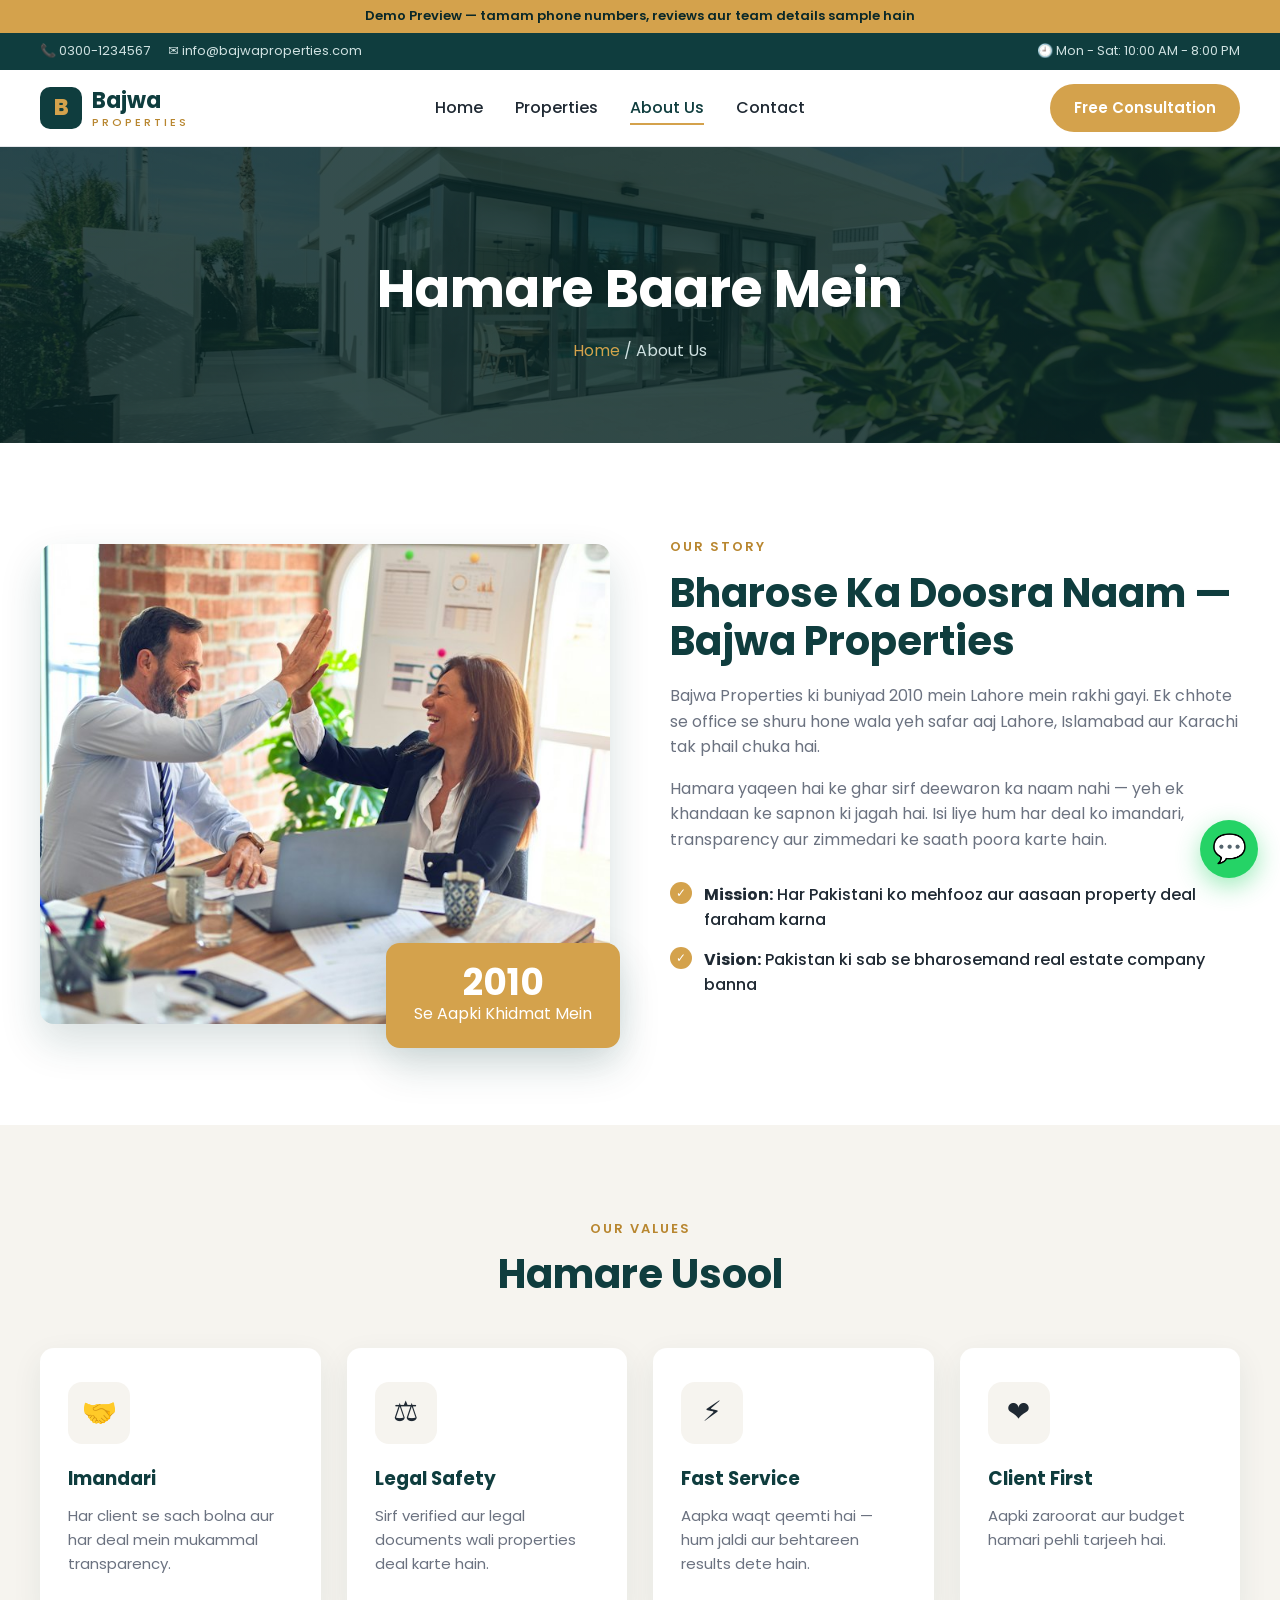
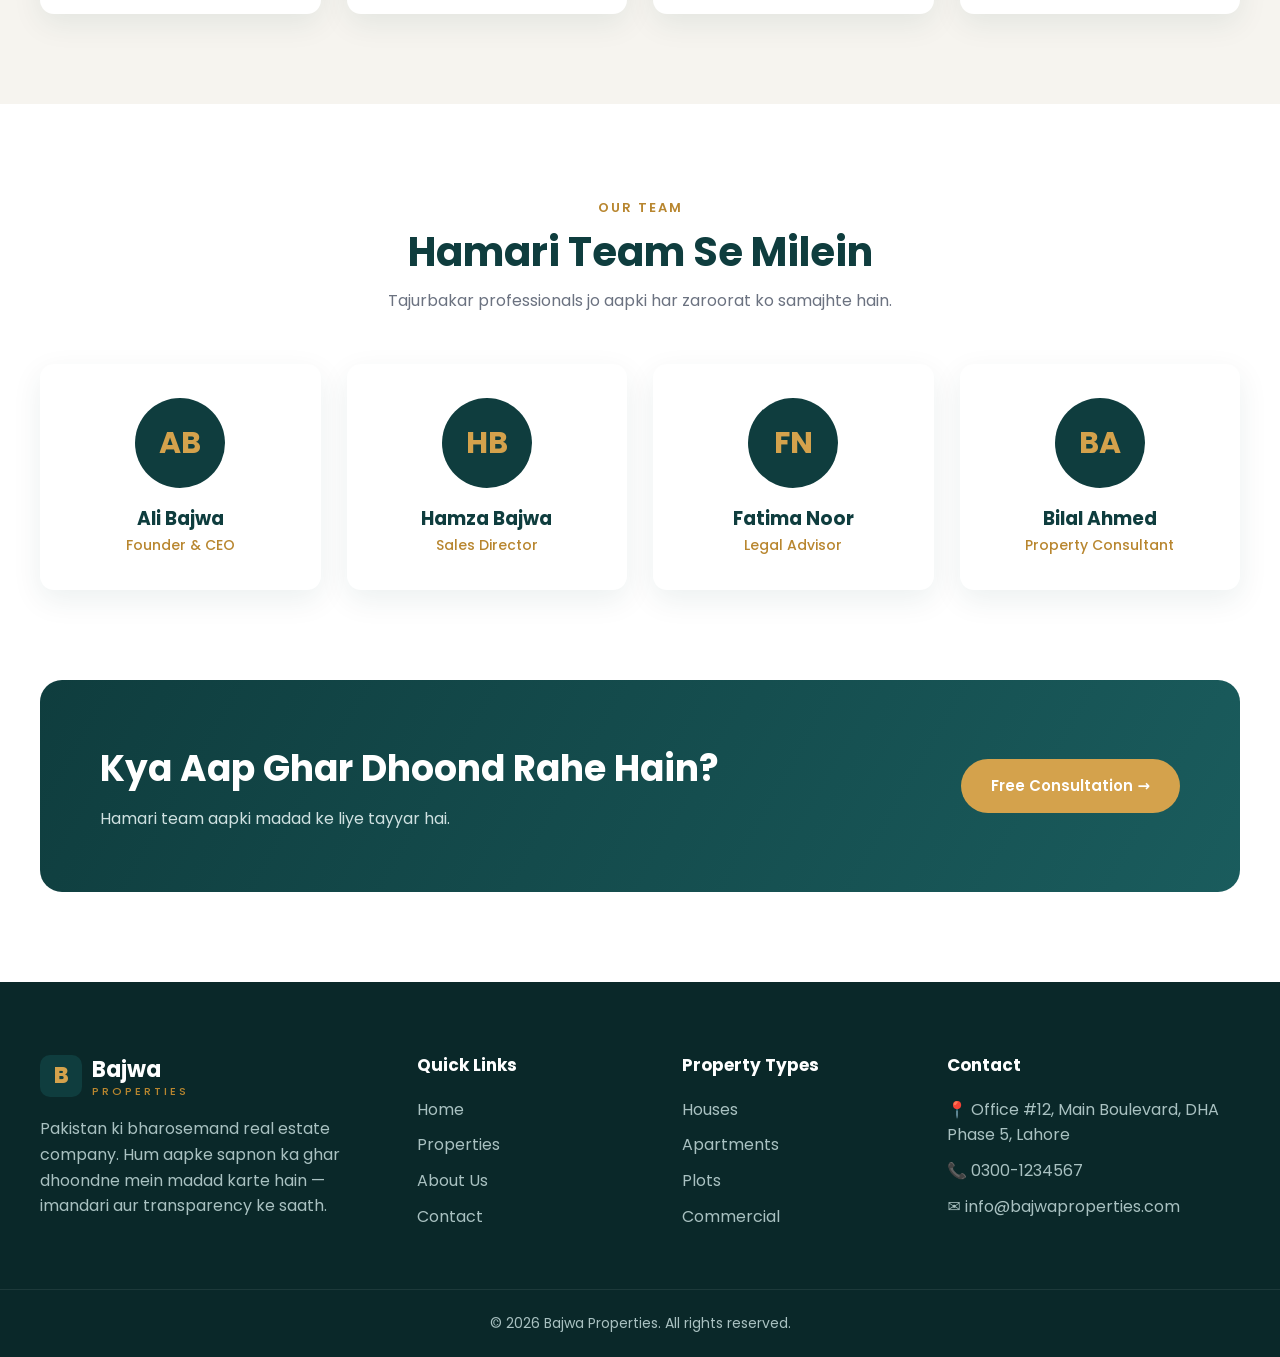
==== about.html @ 5b2599c8 "Bajwa Properties website Co-Authored-By: Claude Opus 5.5 <noreply@anthropic.com>" ====
<!DOCTYPE html>
<html lang="en">
<head>
  <meta charset="UTF-8">
  <meta name="viewport" content="width=device-width, initial-scale=1.0">
  <title>About Us | Bajwa Properties</title>
  <meta name="description" content="Bajwa Properties ke baare mein - 15+ saal ka tajurba, bharosemand real estate services.">
  <link rel="preconnect" href="https://fonts.googleapis.com">
  <link rel="preconnect" href="https://fonts.gstatic.com" crossorigin>
  <link href="https://fonts.googleapis.com/css2?family=Poppins:wght@400;500;600;700;800&display=swap" rel="stylesheet">
  <link rel="stylesheet" href="css/style.css">
</head>
<body data-page="about">
  <div id="site-header"></div>

  <section class="page-header">
    <div class="container">
      <h1>Hamare Baare Mein</h1>
      <p><a href="index.html">Home</a> / About Us</p>
    </div>
  </section>

  <!-- Story -->
  <section class="section">
    <div class="container split">
      <div class="split-img reveal">
        <img src="img/photo-1600880292203-757bb62b4baf.jpg" alt="Bajwa Properties team" loading="lazy">
        <div class="exp-badge"><strong>2010</strong>Se Aapki Khidmat Mein</div>
      </div>
      <div class="split-text reveal">
        <span class="tag">Our Story</span>
        <h2>Bharose Ka Doosra Naam — Bajwa Properties</h2>
        <p>Bajwa Properties ki buniyad 2010 mein Lahore mein rakhi gayi. Ek chhote se office se shuru hone wala yeh safar aaj Lahore, Islamabad aur Karachi tak phail chuka hai.</p>
        <p>Hamara yaqeen hai ke ghar sirf deewaron ka naam nahi — yeh ek khandaan ke sapnon ki jagah hai. Isi liye hum har deal ko imandari, transparency aur zimmedari ke saath poora karte hain.</p>
        <ul class="check-list">
          <li><strong>Mission:</strong> Har Pakistani ko mehfooz aur aasaan property deal faraham karna</li>
          <li><strong>Vision:</strong> Pakistan ki sab se bharosemand real estate company banna</li>
        </ul>
      </div>
    </div>
  </section>

  <!-- Values -->
  <section class="section section-soft">
    <div class="container">
      <div class="section-head reveal">
        <span class="tag">Our Values</span>
        <h2>Hamare Usool</h2>
      </div>
      <div class="services-grid">
        <div class="service reveal"><div class="service-icon">🤝</div><h3>Imandari</h3><p>Har client se sach bolna aur har deal mein mukammal transparency.</p></div>
        <div class="service reveal"><div class="service-icon">⚖️</div><h3>Legal Safety</h3><p>Sirf verified aur legal documents wali properties deal karte hain.</p></div>
        <div class="service reveal"><div class="service-icon">⚡</div><h3>Fast Service</h3><p>Aapka waqt qeemti hai — hum jaldi aur behtareen results dete hain.</p></div>
        <div class="service reveal"><div class="service-icon">❤️</div><h3>Client First</h3><p>Aapki zaroorat aur budget hamari pehli tarjeeh hai.</p></div>
      </div>
    </div>
  </section>

  <!-- Team -->
  <section class="section">
    <div class="container">
      <div class="section-head reveal">
        <span class="tag">Our Team</span>
        <h2>Hamari Team Se Milein</h2>
        <p>Tajurbakar professionals jo aapki har zaroorat ko samajhte hain.</p>
      </div>
      <div class="team-grid">
        <div class="team-card reveal"><div class="avatar">AB</div><h3>Ali Bajwa</h3><p>Founder & CEO</p></div>
        <div class="team-card reveal"><div class="avatar">HB</div><h3>Hamza Bajwa</h3><p>Sales Director</p></div>
        <div class="team-card reveal"><div class="avatar">FN</div><h3>Fatima Noor</h3><p>Legal Advisor</p></div>
        <div class="team-card reveal"><div class="avatar">BA</div><h3>Bilal Ahmed</h3><p>Property Consultant</p></div>
      </div>
    </div>
  </section>

  <!-- CTA -->
  <section class="section" style="padding-top:0">
    <div class="container">
      <div class="cta reveal">
        <div>
          <h2>Kya Aap Ghar Dhoond Rahe Hain?</h2>
          <p>Hamari team aapki madad ke liye tayyar hai.</p>
        </div>
        <a href="contact.html" class="btn btn-accent">Free Consultation →</a>
      </div>
    </div>
  </section>

  <div id="site-footer"></div>
  <script src="js/main.js"></script>
</body>
</html>
---- css/style.css ----
/* ===== Bajwa Properties - Main Stylesheet ===== */
:root {
  --primary: #0f3d3e;
  --primary-light: #1a5c5d;
  --accent: #d4a24c;
  --accent-dark: #b8862f;
  --text: #1f2933;
  --muted: #6b7280;
  --bg: #ffffff;
  --bg-soft: #f6f4ef;
  --border: #e5e7eb;
  --radius: 14px;
  --shadow: 0 10px 30px rgba(15, 61, 62, 0.08);
  --shadow-hover: 0 18px 40px rgba(15, 61, 62, 0.16);
}

* { margin: 0; padding: 0; box-sizing: border-box; }
html { scroll-behavior: smooth; }
body {
  font-family: "Poppins", system-ui, -apple-system, "Segoe UI", sans-serif;
  color: var(--text);
  background: var(--bg);
  line-height: 1.6;
}
img { max-width: 100%; display: block; }
a { color: inherit; text-decoration: none; }
.container { width: min(1200px, 100% - 32px); margin-inline: auto; }
.section { padding: 90px 0; }
.section-soft { background: var(--bg-soft); }

.section-head { text-align: center; max-width: 640px; margin: 0 auto 50px; }
.section-head .tag {
  display: inline-block; color: var(--accent-dark); font-weight: 600;
  letter-spacing: 2px; text-transform: uppercase; font-size: 13px; margin-bottom: 10px;
}
.section-head h2 { font-size: clamp(28px, 4vw, 40px); color: var(--primary); line-height: 1.2; }
.section-head p { color: var(--muted); margin-top: 12px; }

/* ===== Buttons ===== */
.btn {
  display: inline-flex; align-items: center; gap: 8px;
  padding: 13px 28px; border-radius: 50px; font-weight: 600; font-size: 15px;
  border: 2px solid transparent; cursor: pointer; transition: all .25s ease;
  font-family: inherit;
}
.btn-accent { background: var(--accent); color: #fff; }
.btn-accent:hover { background: var(--accent-dark); transform: translateY(-2px); }
.btn-outline { border-color: #fff; color: #fff; background: transparent; }
.btn-outline:hover { background: #fff; color: var(--primary); }
.btn-primary { background: var(--primary); color: #fff; }
.btn-primary:hover { background: var(--primary-light); transform: translateY(-2px); }

/* ===== Top bar & Navbar ===== */
.topbar { background: var(--primary); color: #cfe1e1; font-size: 13px; padding: 8px 0; }
.topbar .container { display: flex; justify-content: space-between; gap: 16px; flex-wrap: wrap; }
.topbar span { margin-right: 18px; }

.navbar {
  position: sticky; top: 0; z-index: 100; background: rgba(255,255,255,.96);
  backdrop-filter: blur(10px); border-bottom: 1px solid var(--border); transition: box-shadow .3s;
}
.navbar.scrolled { box-shadow: 0 4px 20px rgba(0,0,0,.06); }
.navbar .container { display: flex; align-items: center; justify-content: space-between; height: 76px; }
.logo { display: flex; align-items: center; gap: 10px; font-size: 22px; font-weight: 700; color: var(--primary); }
.logo-icon {
  width: 42px; height: 42px; border-radius: 10px; background: var(--primary); color: var(--accent);
  display: grid; place-items: center; font-size: 22px; font-weight: 800;
}
.logo small { display: block; font-size: 11px; font-weight: 500; color: var(--accent-dark); letter-spacing: 3px; margin-top: -4px; }
.nav-links { display: flex; gap: 32px; list-style: none; align-items: center; }
.nav-links a { font-weight: 500; color: var(--text); position: relative; padding: 6px 0; transition: color .2s; }
.nav-links a::after {
  content: ""; position: absolute; left: 0; bottom: 0; width: 0; height: 2px; background: var(--accent); transition: width .25s;
}
.nav-links a:hover, .nav-links a.active { color: var(--primary); }
.nav-links a:hover::after, .nav-links a.active::after { width: 100%; }
.nav-cta { padding: 10px 22px; }
.menu-toggle { display: none; background: none; border: none; font-size: 28px; cursor: pointer; color: var(--primary); }

/* ===== Hero ===== */
.hero {
  position: relative; min-height: 88vh; display: flex; align-items: center; color: #fff;
  background: linear-gradient(110deg, rgba(10,40,41,.88) 0%, rgba(10,40,41,.55) 60%, rgba(10,40,41,.3) 100%),
              url("../img/photo-1600596542815-ffad4c1539a9.jpg") center/cover, var(--primary);
}
.hero-content { max-width: 680px; padding: 60px 0; }
.hero .tag { color: var(--accent); font-weight: 600; letter-spacing: 3px; text-transform: uppercase; font-size: 14px; }
.hero h1 { font-size: clamp(36px, 6vw, 64px); line-height: 1.1; margin: 16px 0 20px; }
.hero h1 span { color: var(--accent); }
.hero p { font-size: 18px; color: #dbe7e7; margin-bottom: 34px; }
.hero-buttons { display: flex; gap: 14px; flex-wrap: wrap; }

/* ===== Search box ===== */
.search-box {
  background: #fff; border-radius: var(--radius); box-shadow: var(--shadow-hover);
  padding: 26px; margin-top: -70px; position: relative; z-index: 5;
  display: grid; grid-template-columns: repeat(4, 1fr) auto; gap: 16px; align-items: end;
}
.field label { display: block; font-size: 13px; font-weight: 600; color: var(--muted); margin-bottom: 6px; }
.field select, .field input, .field textarea {
  width: 100%; padding: 12px 14px; border: 1px solid var(--border); border-radius: 10px;
  font-family: inherit; font-size: 15px; background: #fff; color: var(--text); outline: none; transition: border-color .2s;
}
.field select:focus, .field input:focus, .field textarea:focus { border-color: var(--accent); }

/* ===== Stats ===== */
.stats { display: grid; grid-template-columns: repeat(4, 1fr); gap: 24px; padding: 70px 0 0; }
.stat { text-align: center; }
.stat h3 { font-size: 42px; color: var(--primary); }
.stat h3 span { color: var(--accent); }
.stat p { color: var(--muted); }

/* ===== Property cards ===== */
.property-grid { display: grid; grid-template-columns: repeat(auto-fill, minmax(330px, 1fr)); gap: 28px; }
.property-card {
  background: #fff; border-radius: var(--radius); overflow: hidden; box-shadow: var(--shadow);
  transition: transform .3s, box-shadow .3s; display: flex; flex-direction: column;
}
.property-card:hover { transform: translateY(-6px); box-shadow: var(--shadow-hover); }
.property-img { position: relative; height: 230px; background: linear-gradient(135deg, var(--primary), var(--primary-light)); overflow: hidden; }
.property-img img { width: 100%; height: 100%; object-fit: cover; transition: transform .5s; }
.property-card:hover .property-img img { transform: scale(1.07); }
.badge {
  position: absolute; top: 14px; left: 14px; padding: 5px 14px; border-radius: 50px;
  font-size: 12px; font-weight: 600; color: #fff; background: var(--accent);
}
.badge.rent { background: var(--primary-light); }
.property-type {
  position: absolute; top: 14px; right: 14px; padding: 5px 12px; border-radius: 50px;
  font-size: 12px; font-weight: 500; background: rgba(255,255,255,.92); color: var(--primary);
}
.property-body { padding: 22px; flex: 1; display: flex; flex-direction: column; }
.price { font-size: 22px; font-weight: 700; color: var(--accent-dark); }
.price small { font-size: 13px; color: var(--muted); font-weight: 500; }
.property-body h3 { font-size: 18px; color: var(--primary); margin: 6px 0 4px; }
.location { color: var(--muted); font-size: 14px; }
.features {
  display: flex; gap: 18px; padding-top: 16px; margin-top: auto; border-top: 1px solid var(--border);
  font-size: 14px; color: var(--muted); flex-wrap: wrap;
}
.features span { display: flex; align-items: center; gap: 6px; }
.property-body .features { margin-top: 16px; }
.card-btn { margin-top: 16px; width: 100%; justify-content: center; padding: 11px; }
.no-results { text-align: center; color: var(--muted); grid-column: 1 / -1; padding: 50px 0; font-size: 17px; }

/* ===== Services ===== */
.services-grid { display: grid; grid-template-columns: repeat(auto-fit, minmax(250px, 1fr)); gap: 26px; }
.service {
  background: #fff; padding: 34px 28px; border-radius: var(--radius); box-shadow: var(--shadow);
  transition: transform .3s, background .3s; border-bottom: 4px solid transparent;
}
.service:hover { transform: translateY(-6px); border-bottom-color: var(--accent); }
.service-icon {
  width: 62px; height: 62px; border-radius: 14px; background: var(--bg-soft);
  display: grid; place-items: center; font-size: 28px; margin-bottom: 20px;
}
.service h3 { color: var(--primary); margin-bottom: 10px; }
.service p { color: var(--muted); font-size: 15px; }

/* ===== Why us / About split ===== */
.split { display: grid; grid-template-columns: 1fr 1fr; gap: 60px; align-items: center; }
.split-img { position: relative; }
.split-img img { border-radius: var(--radius); box-shadow: var(--shadow-hover); width: 100%; height: 480px; object-fit: cover; background: var(--primary); }
.exp-badge {
  position: absolute; bottom: -24px; right: -10px; background: var(--accent); color: #fff;
  padding: 22px 28px; border-radius: var(--radius); box-shadow: var(--shadow-hover); text-align: center;
}
.exp-badge strong { display: block; font-size: 36px; line-height: 1; }
.split-text .tag { color: var(--accent-dark); font-weight: 600; letter-spacing: 2px; text-transform: uppercase; font-size: 13px; }
.split-text h2 { font-size: clamp(28px, 4vw, 40px); color: var(--primary); line-height: 1.2; margin: 10px 0 18px; }
.split-text p { color: var(--muted); margin-bottom: 16px; }
.check-list { list-style: none; margin: 22px 0 30px; }
.check-list li { padding: 7px 0 7px 34px; position: relative; font-weight: 500; }
.check-list li::before {
  content: "✓"; position: absolute; left: 0; top: 7px; width: 22px; height: 22px; border-radius: 50%;
  background: var(--accent); color: #fff; font-size: 12px; display: grid; place-items: center;
}

/* ===== Testimonials ===== */
.testimonials { display: grid; grid-template-columns: repeat(auto-fit, minmax(300px, 1fr)); gap: 26px; }
.testimonial { background: #fff; padding: 30px; border-radius: var(--radius); box-shadow: var(--shadow); }
.stars { color: var(--accent); font-size: 18px; margin-bottom: 12px; }
.testimonial p { color: var(--muted); font-style: italic; margin-bottom: 20px; }
.client { display: flex; align-items: center; gap: 12px; }
.avatar {
  width: 48px; height: 48px; border-radius: 50%; background: var(--primary); color: var(--accent);
  display: grid; place-items: center; font-weight: 700;
}
.client strong { display: block; color: var(--primary); }
.client small { color: var(--muted); }

/* ===== CTA ===== */
.cta {
  background: linear-gradient(120deg, var(--primary), var(--primary-light)); color: #fff;
  border-radius: 22px; padding: 60px; display: flex; justify-content: space-between; align-items: center; gap: 30px; flex-wrap: wrap;
}
.cta h2 { font-size: clamp(26px, 3.5vw, 36px); }
.cta p { color: #cfe1e1; margin-top: 8px; }

/* ===== Page header (inner pages) ===== */
.page-header {
  padding: 100px 0 80px; text-align: center; color: #fff;
  background: linear-gradient(rgba(10,40,41,.82), rgba(10,40,41,.82)),
              url("../img/photo-1512917774080-9991f1c4c750.jpg") center/cover, var(--primary);
}
.page-header h1 { font-size: clamp(34px, 5vw, 52px); }
.page-header p { color: #cfe1e1; margin-top: 8px; }
.page-header p a { color: var(--accent); }

/* ===== Filters (properties page) ===== */
.filters {
  background: #fff; padding: 24px; border-radius: var(--radius); box-shadow: var(--shadow);
  display: grid; grid-template-columns: 2fr repeat(4, 1fr); gap: 16px; margin-bottom: 40px; align-items: end;
}
.results-count { color: var(--muted); margin-bottom: 20px; }

/* ===== Team ===== */
.team-grid { display: grid; grid-template-columns: repeat(auto-fit, minmax(240px, 1fr)); gap: 26px; }
.team-card { background: #fff; border-radius: var(--radius); box-shadow: var(--shadow); text-align: center; padding: 34px 20px; }
.team-card .avatar { width: 90px; height: 90px; font-size: 30px; margin: 0 auto 16px; }
.team-card h3 { color: var(--primary); }
.team-card p { color: var(--accent-dark); font-size: 14px; font-weight: 500; }

/* ===== Contact ===== */
.contact-grid { display: grid; grid-template-columns: 1fr 1.4fr; gap: 40px; }
.contact-info { display: flex; flex-direction: column; gap: 18px; }
.info-card { display: flex; gap: 18px; background: #fff; padding: 24px; border-radius: var(--radius); box-shadow: var(--shadow); }
.info-card .service-icon { margin: 0; flex-shrink: 0; width: 54px; height: 54px; font-size: 24px; }
.info-card h3 { color: var(--primary); font-size: 17px; }
.info-card p { color: var(--muted); font-size: 15px; }
.contact-form { background: #fff; padding: 36px; border-radius: var(--radius); box-shadow: var(--shadow); }
.contact-form h2 { color: var(--primary); margin-bottom: 20px; }
.form-row { display: grid; grid-template-columns: 1fr 1fr; gap: 16px; }
.contact-form .field { margin-bottom: 16px; }
.form-msg { margin-top: 14px; padding: 12px 16px; border-radius: 10px; background: #e6f4ea; color: #1e6b3a; display: none; }
.form-msg.show { display: block; }
.map { margin-top: 40px; border-radius: var(--radius); overflow: hidden; box-shadow: var(--shadow); }
.map iframe { width: 100%; height: 380px; border: 0; display: block; }

/* ===== Modal ===== */
.modal {
  position: fixed; inset: 0; background: rgba(0,0,0,.6); z-index: 200; display: none;
  align-items: center; justify-content: center; padding: 16px;
}
.modal.open { display: flex; }
.modal-box {
  background: #fff; border-radius: var(--radius); max-width: 760px; width: 100%; max-height: 92vh; overflow-y: auto;
  position: relative; animation: pop .25s ease;
}
@keyframes pop { from { transform: scale(.94); opacity: 0; } to { transform: scale(1); opacity: 1; } }
.modal-box img { width: 100%; height: 340px; object-fit: cover; background: var(--primary); }
.modal-content { padding: 30px; }
.modal-content h2 { color: var(--primary); margin: 6px 0; }
.modal-content p.desc { color: var(--muted); margin: 16px 0; }
.modal-close {
  position: absolute; top: 14px; right: 14px; width: 40px; height: 40px; border-radius: 50%;
  border: none; background: #fff; font-size: 22px; cursor: pointer; box-shadow: var(--shadow);
}
.modal-actions { display: flex; gap: 12px; flex-wrap: wrap; margin-top: 20px; }

/* ===== WhatsApp float ===== */
.whatsapp {
  position: fixed; right: 22px; bottom: 22px; width: 58px; height: 58px; border-radius: 50%;
  background: #25d366; color: #fff; display: grid; place-items: center; font-size: 28px;
  box-shadow: 0 8px 24px rgba(37,211,102,.45); z-index: 150; transition: transform .2s;
}
.whatsapp:hover { transform: scale(1.1); }

/* ===== Footer ===== */
.footer { background: #0a2829; color: #a9c1c1; padding: 70px 0 0; }
.footer-grid { display: grid; grid-template-columns: 1.5fr 1fr 1fr 1.3fr; gap: 40px; }
.footer .logo { color: #fff; margin-bottom: 16px; }
.footer h4 { color: #fff; margin-bottom: 18px; font-size: 17px; }
.footer ul { list-style: none; }
.footer li { margin-bottom: 10px; }
.footer a:hover { color: var(--accent); }
.footer-bottom { border-top: 1px solid rgba(255,255,255,.08); margin-top: 50px; padding: 22px 0; text-align: center; font-size: 14px; }

/* ===== Reveal animation ===== */
.reveal { opacity: 0; transform: translateY(30px); transition: opacity .7s ease, transform .7s ease; }
.reveal.visible { opacity: 1; transform: none; }

/* ===== Responsive ===== */
@media (max-width: 992px) {
  .search-box { grid-template-columns: 1fr 1fr; }
  .search-box .btn { grid-column: 1 / -1; justify-content: center; }
  .filters { grid-template-columns: 1fr 1fr; }
  .filters .field:first-child { grid-column: 1 / -1; }
  .split, .contact-grid { grid-template-columns: 1fr; }
  .footer-grid { grid-template-columns: 1fr 1fr; }
  .stats { grid-template-columns: repeat(2, 1fr); }
}
@media (max-width: 768px) {
  .topbar { display: none; }
  .menu-toggle { display: block; }
  .nav-links {
    position: absolute; top: 76px; left: 0; right: 0; background: #fff; flex-direction: column;
    gap: 0; padding: 10px 16px 20px; box-shadow: 0 10px 20px rgba(0,0,0,.08); display: none;
  }
  .nav-links.open { display: flex; }
  .nav-links li { width: 100%; }
  .nav-links a { display: block; padding: 12px 0; }
  .nav-cta { display: none; }
  .section { padding: 60px 0; }
  .search-box, .filters, .form-row { grid-template-columns: 1fr; }
  .property-grid { grid-template-columns: 1fr; }
  .cta { padding: 36px 24px; }
  .footer-grid { grid-template-columns: 1fr; }
  .split-img img { height: 320px; }
  .exp-badge { right: 10px; }
}
.reveal { opacity: 1; transform: none; }
.navbar { top: env(safe-area-inset-top, 0px); }
.demo-bar { background: #d4a24c; color: #0a2829; text-align: center; font-size: 13px; font-weight: 600; padding: 6px 16px; }
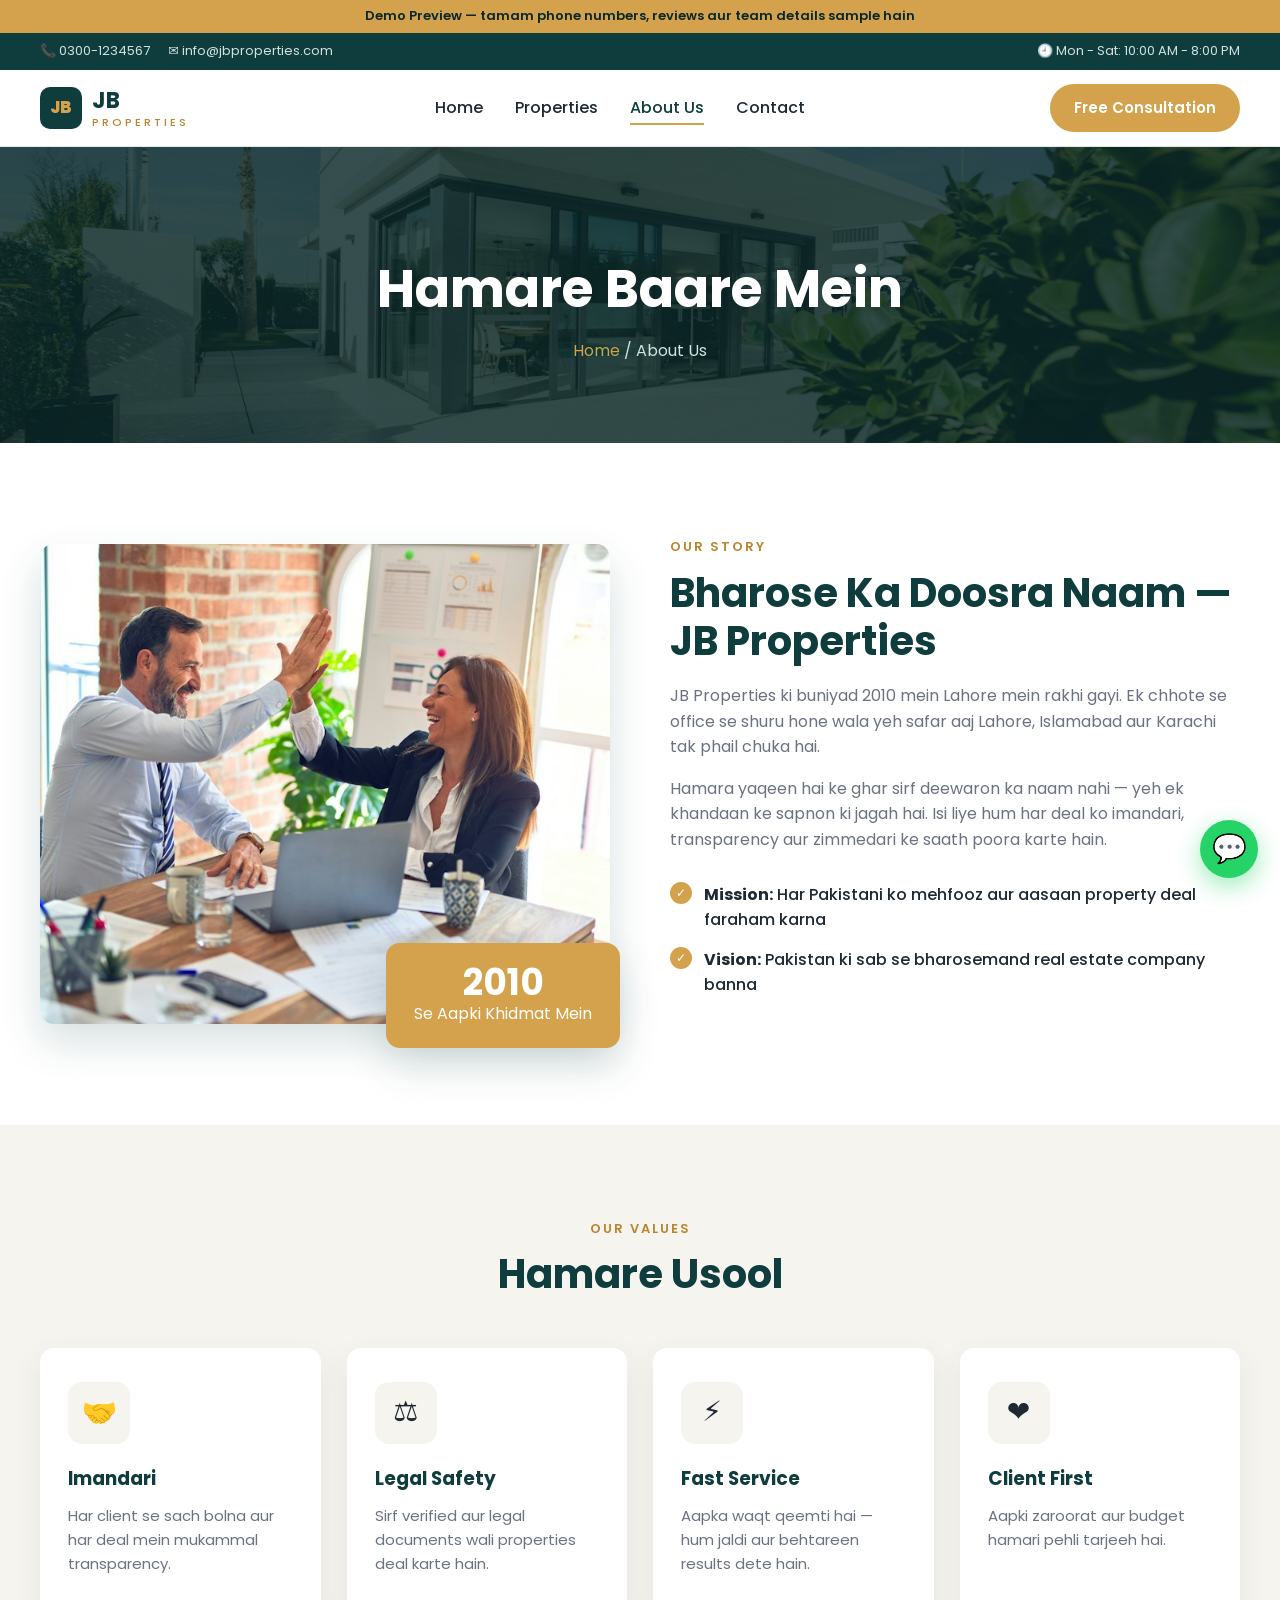
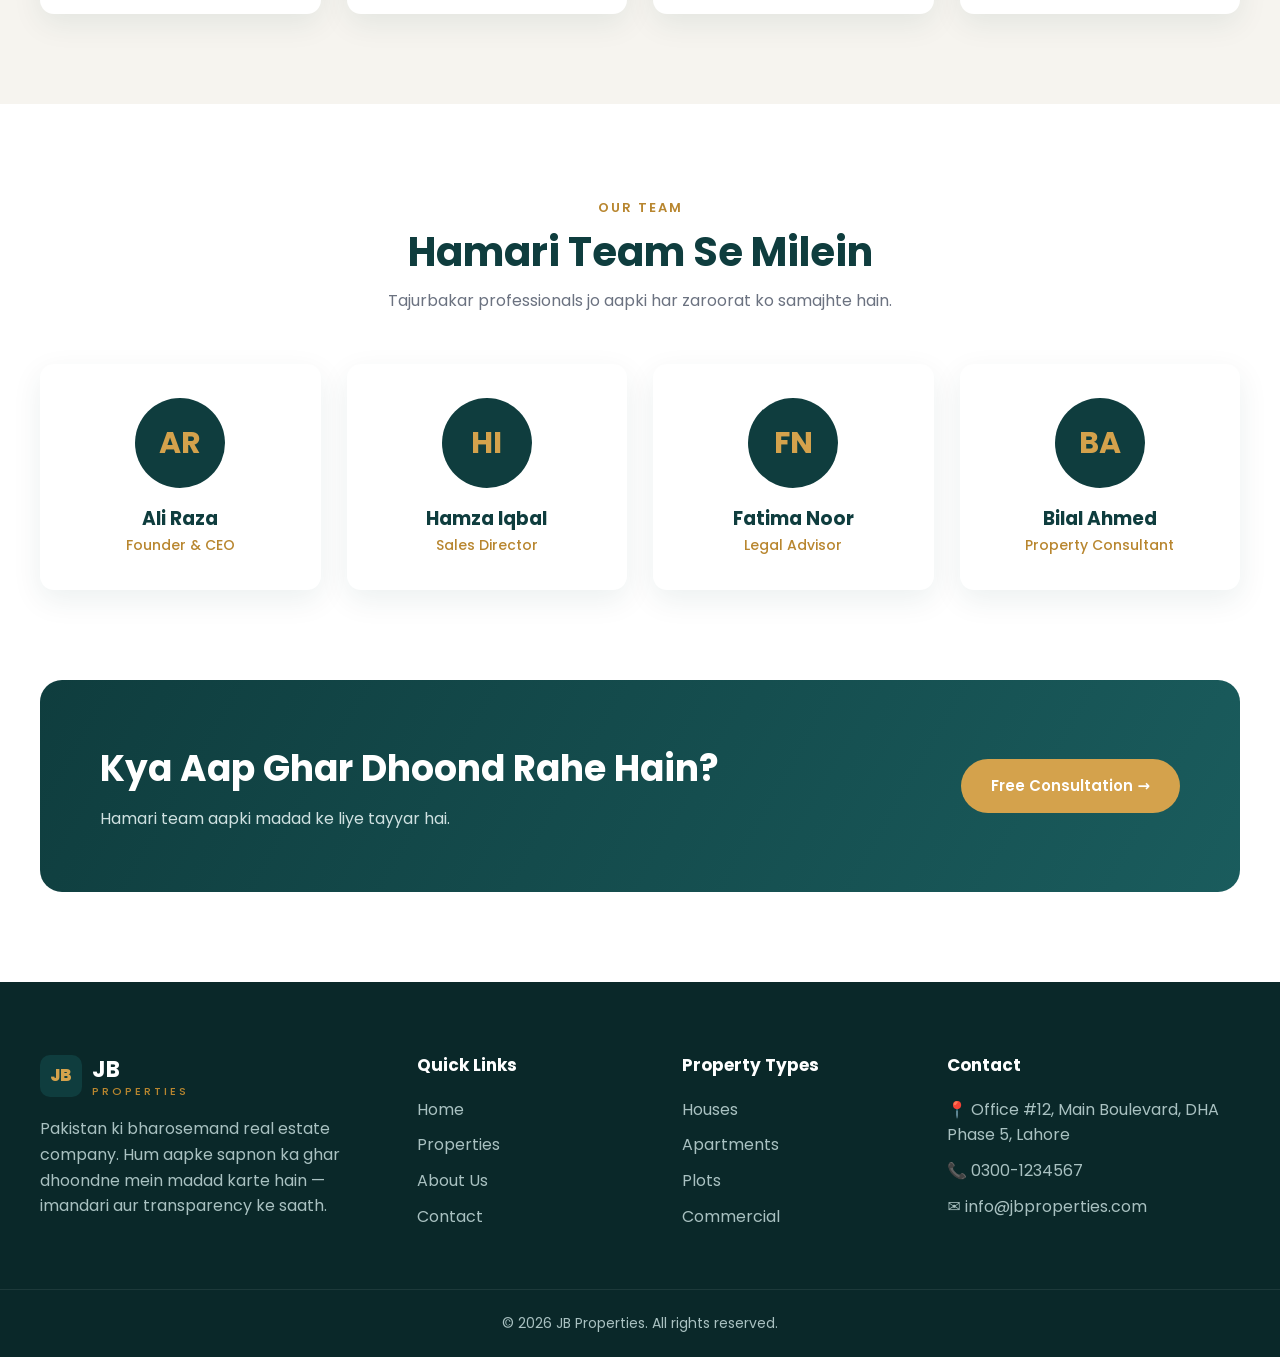
==== commit 70ff27fb: "Rename to JB Properties Co-Authored-By: Claude Opus 5.5 <noreply@anthropic.com>" ====
--- a/about.html
+++ b/about.html
@@ -3,8 +3,8 @@
 <head>
   <meta charset="UTF-8">
   <meta name="viewport" content="width=device-width, initial-scale=1.0">
-  <title>About Us | Bajwa Properties</title>
-  <meta name="description" content="Bajwa Properties ke baare mein - 15+ saal ka tajurba, bharosemand real estate services.">
+  <title>About Us | JB Properties</title>
+  <meta name="description" content="JB Properties ke baare mein - 15+ saal ka tajurba, bharosemand real estate services.">
   <link rel="preconnect" href="https://fonts.googleapis.com">
   <link rel="preconnect" href="https://fonts.gstatic.com" crossorigin>
   <link href="https://fonts.googleapis.com/css2?family=Poppins:wght@400;500;600;700;800&display=swap" rel="stylesheet">
@@ -24,13 +24,13 @@
   <section class="section">
     <div class="container split">
       <div class="split-img reveal">
-        <img src="img/photo-1600880292203-757bb62b4baf.jpg" alt="Bajwa Properties team" loading="lazy">
+        <img src="img/photo-1600880292203-757bb62b4baf.jpg" alt="JB Properties team" loading="lazy">
         <div class="exp-badge"><strong>2010</strong>Se Aapki Khidmat Mein</div>
       </div>
       <div class="split-text reveal">
         <span class="tag">Our Story</span>
-        <h2>Bharose Ka Doosra Naam — Bajwa Properties</h2>
-        <p>Bajwa Properties ki buniyad 2010 mein Lahore mein rakhi gayi. Ek chhote se office se shuru hone wala yeh safar aaj Lahore, Islamabad aur Karachi tak phail chuka hai.</p>
+        <h2>Bharose Ka Doosra Naam — JB Properties</h2>
+        <p>JB Properties ki buniyad 2010 mein Lahore mein rakhi gayi. Ek chhote se office se shuru hone wala yeh safar aaj Lahore, Islamabad aur Karachi tak phail chuka hai.</p>
         <p>Hamara yaqeen hai ke ghar sirf deewaron ka naam nahi — yeh ek khandaan ke sapnon ki jagah hai. Isi liye hum har deal ko imandari, transparency aur zimmedari ke saath poora karte hain.</p>
         <ul class="check-list">
           <li><strong>Mission:</strong> Har Pakistani ko mehfooz aur aasaan property deal faraham karna</li>
@@ -65,8 +65,8 @@
         <p>Tajurbakar professionals jo aapki har zaroorat ko samajhte hain.</p>
       </div>
       <div class="team-grid">
-        <div class="team-card reveal"><div class="avatar">AB</div><h3>Ali Bajwa</h3><p>Founder & CEO</p></div>
-        <div class="team-card reveal"><div class="avatar">HB</div><h3>Hamza Bajwa</h3><p>Sales Director</p></div>
+        <div class="team-card reveal"><div class="avatar">AR</div><h3>Ali Raza</h3><p>Founder & CEO</p></div>
+        <div class="team-card reveal"><div class="avatar">HI</div><h3>Hamza Iqbal</h3><p>Sales Director</p></div>
         <div class="team-card reveal"><div class="avatar">FN</div><h3>Fatima Noor</h3><p>Legal Advisor</p></div>
         <div class="team-card reveal"><div class="avatar">BA</div><h3>Bilal Ahmed</h3><p>Property Consultant</p></div>
       </div>
--- a/css/style.css
+++ b/css/style.css
@@ -1,4 +1,4 @@
-/* ===== Bajwa Properties - Main Stylesheet ===== */
+/* ===== JB Properties - Main Stylesheet ===== */
 :root {
   --primary: #0f3d3e;
   --primary-light: #1a5c5d;
@@ -64,7 +64,7 @@
 .logo { display: flex; align-items: center; gap: 10px; font-size: 22px; font-weight: 700; color: var(--primary); }
 .logo-icon {
   width: 42px; height: 42px; border-radius: 10px; background: var(--primary); color: var(--accent);
-  display: grid; place-items: center; font-size: 22px; font-weight: 800;
+  display: grid; place-items: center; font-size: 17px; font-weight: 800;
 }
 .logo small { display: block; font-size: 11px; font-weight: 500; color: var(--accent-dark); letter-spacing: 3px; margin-top: -4px; }
 .nav-links { display: flex; gap: 32px; list-style: none; align-items: center; }
